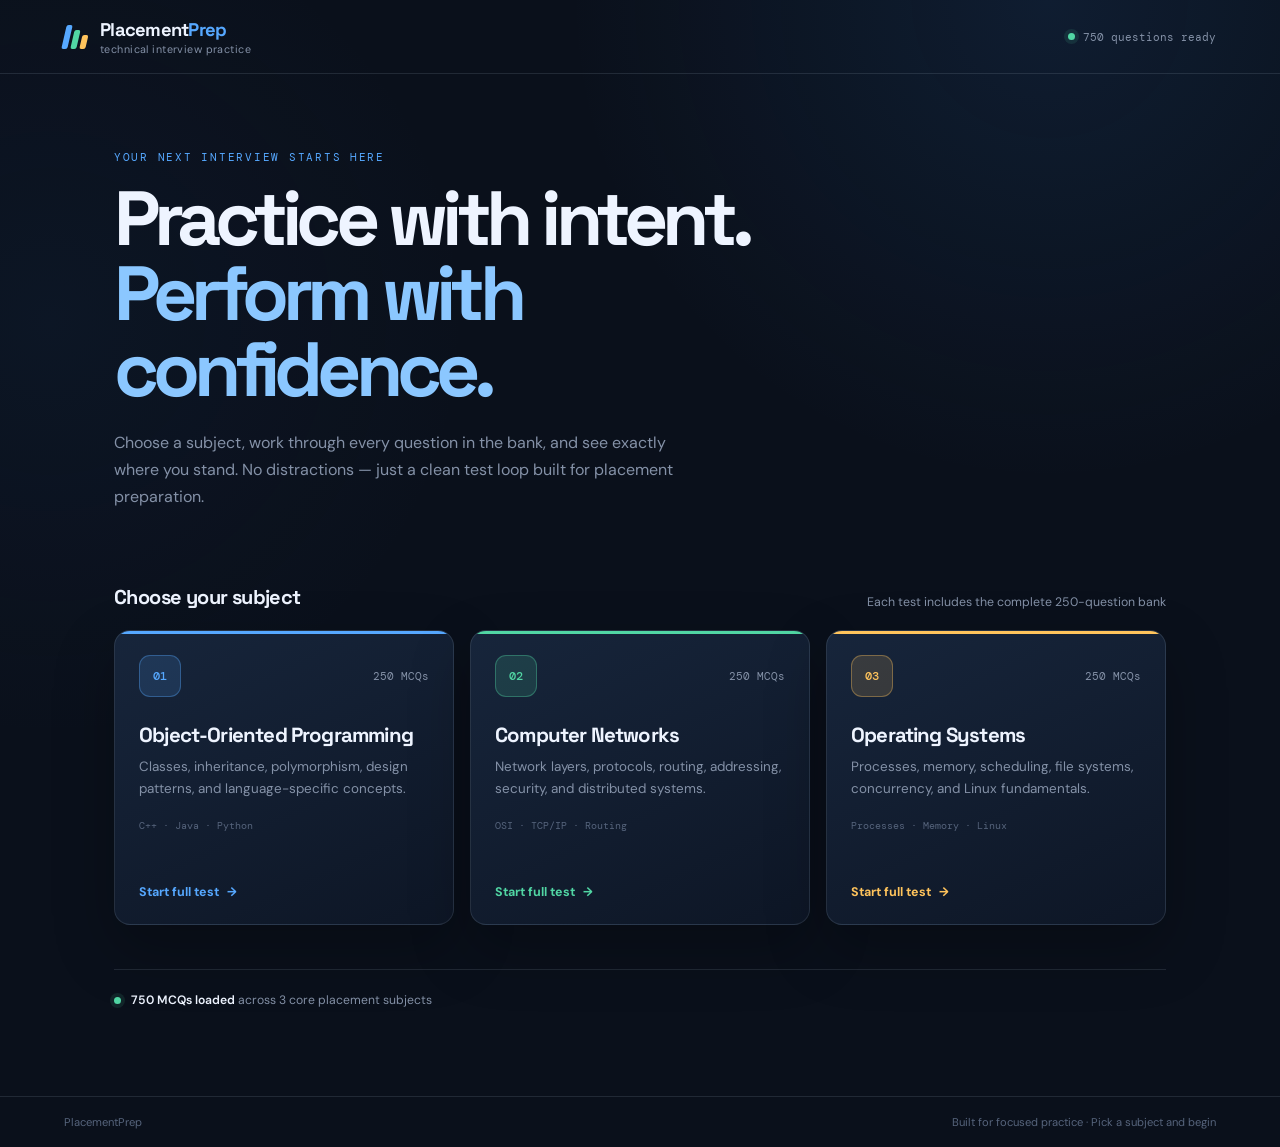
==== index.html @ 33e20e28 "Added root webstie" ====
<!doctype html>
<html lang="en">
  <head>
    <meta charset="UTF-8" />
    <meta name="viewport" content="width=device-width, initial-scale=1.0" />
    <meta name="theme-color" content="#0e1726" />
    <meta
      name="description"
      content="PlacementPrep is a focused MCQ practice portal for Operating Systems, Computer Networks, and OOPs."
    />
    <title>PlacementPrep — Technical MCQ Practice</title>
    <link rel="stylesheet" href="styles.css" />
  </head>
  <body>
    <div class="app-shell">
      <header class="topbar">
        <a class="brand" href="#home" aria-label="PlacementPrep home">
          <span class="brand-mark" aria-hidden="true"><span></span><span></span><span></span></span>
          <span>
            <strong>Placement<span>Prep</span></strong>
            <small>technical interview practice</small>
          </span>
        </a>
        <div class="topbar-meta">
          <span class="status-dot"></span>
          <span>750 questions ready</span>
        </div>
      </header>

      <main id="app" class="page-content" aria-live="polite"></main>

      <footer class="footer">
        <span>PlacementPrep</span>
        <span>Built for focused practice · Pick a subject and begin</span>
      </footer>
    </div>
    <script type="module" src="app.js"></script>
  </body>
</html>
---- styles.css ----
@import url('https://fonts.googleapis.com/css2?family=DM+Mono:wght@400;500&family=DM+Sans:wght@400;500;600;700&family=Space+Grotesk:wght@500;600;700&display=swap');

:root {
  --ink: #eef4ff;
  --muted: #8491a7;
  --subtle: #56647c;
  --bg: #0a101b;
  --surface: #111a2a;
  --surface-2: #172338;
  --surface-3: #1c2b42;
  --line: rgba(148, 163, 184, 0.17);
  --blue: #56a8ff;
  --blue-bright: #8bc7ff;
  --green: #51d6a4;
  --amber: #ffc45c;
  --red: #ff7f83;
  --shadow: 0 24px 60px rgba(0, 0, 0, 0.26);
  --radius: 16px;
}

* { box-sizing: border-box; }

html { background: var(--bg); }

body {
  margin: 0;
  min-width: 320px;
  background:
    radial-gradient(circle at 82% 0%, rgba(47, 116, 193, 0.13), transparent 30rem),
    radial-gradient(circle at 4% 28%, rgba(36, 78, 134, 0.09), transparent 26rem),
    var(--bg);
  color: var(--ink);
  font-family: 'DM Sans', system-ui, sans-serif;
}

button, a { -webkit-tap-highlight-color: transparent; }
button { font: inherit; }

.app-shell { min-height: 100vh; display: flex; flex-direction: column; }

.topbar {
  align-items: center;
  border-bottom: 1px solid var(--line);
  display: flex;
  justify-content: space-between;
  min-height: 74px;
  padding: 0 5vw;
}

.brand { align-items: center; color: var(--ink); display: inline-flex; gap: 12px; text-decoration: none; }
.brand strong { display: block; font-family: 'Space Grotesk', sans-serif; font-size: 1.15rem; letter-spacing: -0.04em; }
.brand strong span { color: var(--blue); }
.brand small { color: var(--muted); display: block; font-size: 0.67rem; letter-spacing: 0.04em; margin-top: 1px; }
.brand-mark { display: flex; gap: 3px; height: 24px; transform: skew(-13deg); width: 24px; }
.brand-mark span { background: var(--blue); border-radius: 2px; flex: 1; }
.brand-mark span:nth-child(2) { background: var(--green); margin-top: 5px; }
.brand-mark span:nth-child(3) { background: var(--amber); margin-top: 10px; }
.topbar-meta { align-items: center; color: var(--muted); display: flex; font-family: 'DM Mono', monospace; font-size: .67rem; gap: 8px; }
.status-dot { background: var(--green); border-radius: 50%; box-shadow: 0 0 0 4px rgba(81, 214, 164, .11); height: 7px; width: 7px; }

.page-content { flex: 1; margin: 0 auto; max-width: 1180px; padding: 76px 5vw 88px; width: 100%; }
.footer { border-top: 1px solid var(--line); color: var(--subtle); display: flex; font-size: .7rem; justify-content: space-between; padding: 18px 5vw; }

.eyebrow { color: var(--blue); font-family: 'DM Mono', monospace; font-size: .68rem; letter-spacing: .16em; text-transform: uppercase; }
.hero { max-width: 730px; }
.hero h1 { font-family: 'Space Grotesk', sans-serif; font-size: clamp(2.5rem, 6vw, 5.15rem); letter-spacing: -.075em; line-height: .98; margin: 17px 0 22px; }
.hero h1 em { color: var(--blue-bright); font-style: normal; }
.hero p { color: var(--muted); font-size: 1rem; line-height: 1.7; margin: 0; max-width: 570px; }
.section-heading { align-items: end; display: flex; justify-content: space-between; margin: 74px 0 20px; }
.section-heading h2 { font-family: 'Space Grotesk', sans-serif; font-size: 1.25rem; letter-spacing: -.03em; margin: 0; }
.section-heading p { color: var(--muted); font-size: .77rem; margin: 0; }

.subject-grid { display: grid; gap: 16px; grid-template-columns: repeat(3, 1fr); }
.subject-card {
  background: linear-gradient(155deg, rgba(24, 39, 61, .95), rgba(14, 23, 38, .96));
  border: 1px solid var(--line); border-radius: var(--radius); box-shadow: var(--shadow); display: flex; flex-direction: column;
  min-height: 295px; overflow: hidden; padding: 24px; position: relative; transition: border-color .2s, transform .2s, background .2s;
}
.subject-card::before { background: var(--accent); content: ''; height: 3px; left: 0; position: absolute; right: 0; top: 0; }
.subject-card:hover { border-color: color-mix(in srgb, var(--accent) 55%, transparent); transform: translateY(-4px); }
.subject-card-top { align-items: center; display: flex; justify-content: space-between; }
.subject-icon { align-items: center; background: color-mix(in srgb, var(--accent) 15%, transparent); border: 1px solid color-mix(in srgb, var(--accent) 35%, transparent); border-radius: 11px; color: var(--accent); display: flex; font-family: 'DM Mono', monospace; font-size: .78rem; font-weight: 500; height: 42px; justify-content: center; width: 42px; }
.subject-count { color: var(--muted); font-family: 'DM Mono', monospace; font-size: .66rem; }
.subject-card h3 { font-family: 'Space Grotesk', sans-serif; font-size: 1.28rem; letter-spacing: -.04em; margin: 25px 0 8px; }
.subject-card p { color: var(--muted); font-size: .84rem; line-height: 1.6; margin: 0; }
.subject-topics { color: var(--subtle); font-family: 'DM Mono', monospace; font-size: .63rem; line-height: 1.7; margin-top: 18px; }
.subject-card .start-link { align-items: center; color: var(--accent); display: inline-flex; font-size: .78rem; font-weight: 700; gap: 8px; margin-top: auto; padding-top: 22px; text-decoration: none; }
.start-link span { transition: transform .2s; }
.subject-card:hover .start-link span { transform: translateX(4px); }

.home-note { align-items: center; border-top: 1px solid var(--line); color: var(--muted); display: flex; font-size: .76rem; gap: 10px; margin-top: 44px; padding-top: 22px; }
.home-note strong { color: var(--ink); font-weight: 600; }

.quiz-page { padding-top: 34px; }
.quiz-head { align-items: start; display: flex; justify-content: space-between; margin-bottom: 27px; }
.back-link { color: var(--muted); font-size: .75rem; text-decoration: none; }
.back-link:hover { color: var(--ink); }
.quiz-title { align-items: center; display: flex; gap: 12px; margin-top: 19px; }
.quiz-title h1 { font-family: 'Space Grotesk', sans-serif; font-size: clamp(1.5rem, 3vw, 2.25rem); letter-spacing: -.055em; margin: 0; }
.quiz-title .pill { color: var(--accent); }
.pill { background: rgba(255,255,255,.06); border: 1px solid var(--line); border-radius: 999px; font-family: 'DM Mono', monospace; font-size: .62rem; padding: 5px 9px; }
.quiz-stats { color: var(--muted); font-family: 'DM Mono', monospace; font-size: .68rem; text-align: right; }
.quiz-stats strong { color: var(--ink); display: block; font-size: 1.8rem; letter-spacing: -.07em; margin-bottom: 2px; }
.progress-track { background: var(--surface-2); border-radius: 999px; height: 5px; overflow: hidden; }
.progress-fill { background: linear-gradient(90deg, var(--accent), var(--blue-bright)); border-radius: inherit; height: 100%; transition: width .25s ease; }
.quiz-layout { display: grid; gap: 18px; grid-template-columns: minmax(0, 1fr) 270px; margin-top: 18px; }
.question-card, .navigator { background: rgba(17, 26, 42, .83); border: 1px solid var(--line); border-radius: var(--radius); box-shadow: var(--shadow); }
.question-card { padding: clamp(22px, 4vw, 42px); }
.question-kicker { align-items: center; color: var(--muted); display: flex; font-family: 'DM Mono', monospace; font-size: .68rem; gap: 10px; margin-bottom: 22px; }
.question-kicker .difficulty { border-radius: 5px; font-size: .61rem; padding: 4px 7px; }
.difficulty.easy { background: rgba(81,214,164,.12); color: var(--green); }
.difficulty.medium { background: rgba(255,196,92,.12); color: var(--amber); }
.difficulty.hard { background: rgba(255,127,131,.12); color: var(--red); }
.question-text { font-family: 'Space Grotesk', sans-serif; font-size: clamp(1.25rem, 2.2vw, 1.75rem); letter-spacing: -.045em; line-height: 1.25; margin: 0 0 30px; max-width: 780px; }
.options { display: grid; gap: 11px; }
.option { align-items: center; background: rgba(255,255,255,.025); border: 1px solid var(--line); border-radius: 11px; color: var(--ink); cursor: pointer; display: flex; gap: 14px; padding: 15px 17px; text-align: left; transition: border-color .18s, background .18s, transform .18s; width: 100%; }
.option:hover { background: rgba(86,168,255,.06); border-color: rgba(86,168,255,.5); transform: translateX(2px); }
.option.selected { background: rgba(86,168,255,.1); border-color: var(--blue); }
.option-letter { align-items: center; border: 1px solid var(--subtle); border-radius: 7px; color: var(--muted); display: flex; flex: 0 0 28px; font-family: 'DM Mono', monospace; font-size: .72rem; height: 28px; justify-content: center; }
.option.selected .option-letter { background: var(--blue); border-color: var(--blue); color: #081421; font-weight: 700; }
.option-copy { font-size: .88rem; line-height: 1.45; }
.question-footer { align-items: center; border-top: 1px solid var(--line); display: flex; justify-content: space-between; margin-top: 35px; padding-top: 21px; }
.text-button { background: none; border: 0; color: var(--muted); cursor: pointer; font-size: .76rem; padding: 7px 0; }
.text-button:hover { color: var(--ink); }
.text-button.marked { color: var(--amber); }
.button-row { display: flex; gap: 9px; }
.button { border: 1px solid var(--line); border-radius: 8px; cursor: pointer; font-size: .75rem; font-weight: 700; padding: 11px 16px; transition: background .18s, border-color .18s, transform .18s; }
.button:hover { transform: translateY(-1px); }
.button.secondary { background: transparent; color: var(--ink); }
.button.secondary:hover { background: var(--surface-3); }
.button.primary { background: var(--blue); border-color: var(--blue); color: #071524; }
.button.primary:hover { background: var(--blue-bright); border-color: var(--blue-bright); }
.button.finish { background: rgba(81,214,164,.1); border-color: rgba(81,214,164,.35); color: var(--green); }

.navigator { align-self: start; padding: 21px; position: sticky; top: 20px; }
.navigator-head { align-items: start; display: flex; justify-content: space-between; margin-bottom: 17px; }
.navigator h2 { font-size: .83rem; margin: 0; }
.navigator small { color: var(--muted); font-size: .67rem; }
.nav-legend { color: var(--muted); display: flex; font-size: .6rem; gap: 12px; margin-bottom: 14px; }
.nav-legend span::before { border: 1px solid var(--subtle); border-radius: 3px; content: ''; display: inline-block; height: 8px; margin-right: 4px; vertical-align: -1px; width: 8px; }
.nav-legend .answered::before { background: var(--blue); border-color: var(--blue); }
.nav-legend .marked::before { background: var(--amber); border-color: var(--amber); }
.question-grid { display: grid; gap: 6px; grid-template-columns: repeat(5, 1fr); max-height: 310px; overflow-y: auto; padding-right: 2px; }
.nav-number { background: transparent; border: 1px solid var(--line); border-radius: 5px; color: var(--muted); cursor: pointer; font-family: 'DM Mono', monospace; font-size: .61rem; height: 30px; }
.nav-number:hover { border-color: var(--blue); color: var(--ink); }
.nav-number.current { border-color: var(--blue-bright); box-shadow: inset 0 0 0 1px var(--blue-bright); color: var(--ink); }
.nav-number.answered { background: var(--blue); border-color: var(--blue); color: #071524; }
.nav-number.marked { background: var(--amber); border-color: var(--amber); color: #171006; }
.nav-summary { border-top: 1px solid var(--line); color: var(--muted); font-family: 'DM Mono', monospace; font-size: .64rem; line-height: 1.8; margin-top: 17px; padding-top: 14px; }
.nav-summary strong { color: var(--ink); }

.results-page { max-width: 920px; padding-top: 60px; }
.result-hero { text-align: center; }
.result-hero h1 { font-family: 'Space Grotesk', sans-serif; font-size: clamp(2.3rem, 6vw, 4.6rem); letter-spacing: -.07em; line-height: 1; margin: 16px auto 10px; }
.result-hero p { color: var(--muted); margin: 0; }
.score-circle { align-items: center; border: 1px solid rgba(86,168,255,.4); border-radius: 50%; display: flex; flex-direction: column; height: 138px; justify-content: center; margin: 35px auto 0; position: relative; width: 138px; }
.score-circle::before { border: 4px solid var(--blue); border-bottom-color: transparent; border-radius: 50%; content: ''; inset: 8px; position: absolute; transform: rotate(-40deg); }
.score-circle strong { font-family: 'Space Grotesk', sans-serif; font-size: 2.4rem; letter-spacing: -.08em; }
.score-circle span { color: var(--muted); font-family: 'DM Mono', monospace; font-size: .65rem; }
.result-stats { display: grid; gap: 12px; grid-template-columns: repeat(3, 1fr); margin: 42px 0 28px; }
.result-stat { background: var(--surface); border: 1px solid var(--line); border-radius: 11px; padding: 19px; text-align: center; }
.result-stat strong { display: block; font-family: 'Space Grotesk', sans-serif; font-size: 1.55rem; }
.result-stat span { color: var(--muted); font-size: .7rem; }
.result-actions { display: flex; justify-content: center; gap: 10px; }
.review-panel { background: var(--surface); border: 1px solid var(--line); border-radius: var(--radius); margin-top: 43px; padding: 25px; }
.review-panel h2 { font-size: .95rem; margin: 0 0 17px; }
.review-list { display: grid; gap: 8px; max-height: 320px; overflow: auto; }
.review-item { align-items: center; background: rgba(255,255,255,.025); border: 1px solid var(--line); border-radius: 8px; display: flex; gap: 12px; padding: 11px 13px; }
.review-item-num { color: var(--muted); font-family: 'DM Mono', monospace; font-size: .65rem; }
.review-item-copy { flex: 1; font-size: .77rem; line-height: 1.4; }
.review-item-status { font-size: .67rem; }
.review-item-status.correct { color: var(--green); }
.review-item-status.incorrect { color: var(--red); }
.review-item-status.unanswered { color: var(--amber); }

.loading, .error-state { align-items: center; display: flex; flex-direction: column; justify-content: center; min-height: 45vh; text-align: center; }
.loading .spinner { border: 2px solid var(--surface-3); border-radius: 50%; border-top-color: var(--blue); height: 34px; margin-bottom: 17px; width: 34px; animation: spin .8s linear infinite; }
.loading p, .error-state p { color: var(--muted); font-size: .85rem; }
.error-state code { color: var(--blue-bright); }
@keyframes spin { to { transform: rotate(360deg); } }

@media (max-width: 860px) {
  .subject-grid { grid-template-columns: 1fr; }
  .subject-card { min-height: 240px; }
  .quiz-layout { grid-template-columns: 1fr; }
  .navigator { order: -1; position: static; }
  .question-grid { grid-template-columns: repeat(10, 1fr); max-height: 132px; }
}
@media (max-width: 560px) {
  .topbar { padding: 0 20px; }
  .topbar-meta { display: none; }
  .page-content { padding: 48px 20px 60px; }
  .footer { align-items: start; flex-direction: column; gap: 6px; padding: 17px 20px; }
  .section-heading { align-items: start; flex-direction: column; gap: 6px; margin-top: 51px; }
  .quiz-head { margin-bottom: 20px; }
  .quiz-stats { display: none; }
  .question-card { padding: 22px 17px; }
  .question-footer { align-items: start; flex-direction: column; gap: 17px; }
  .button-row { width: 100%; }
  .button-row .button { flex: 1; }
  .result-stats { grid-template-columns: 1fr; margin-top: 30px; }
  .result-actions { flex-direction: column; }
  .result-actions .button { width: 100%; }
}
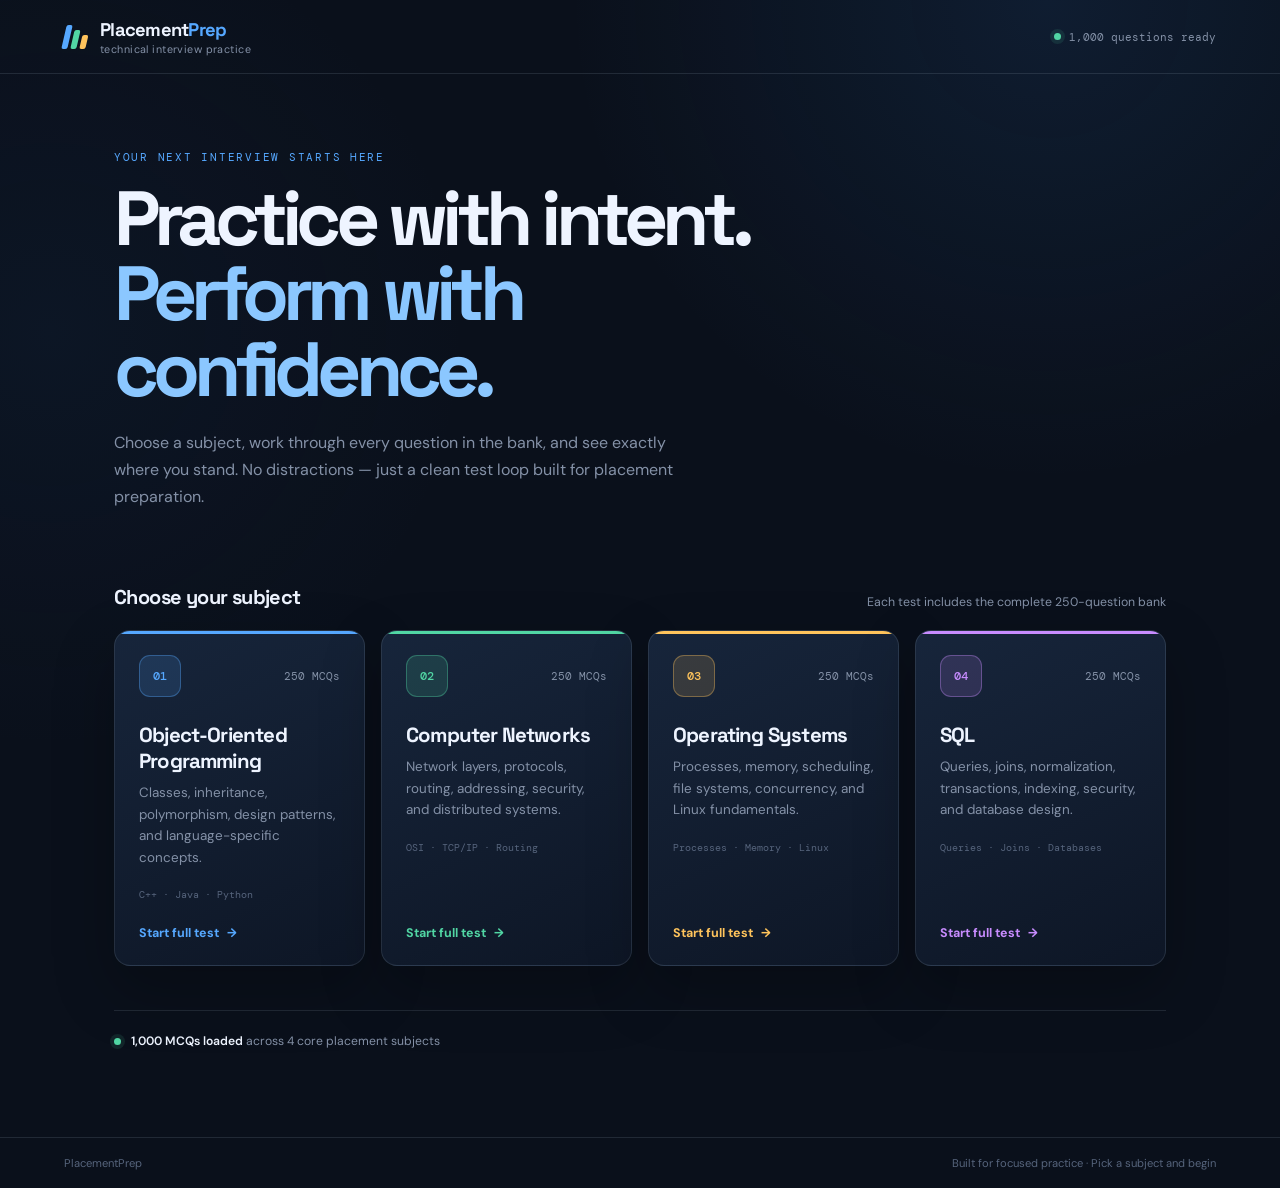
==== commit 6da736c5: "Added SQL module" ====
--- a/index.html
+++ b/index.html
@@ -23,7 +23,7 @@
         </a>
         <div class="topbar-meta">
           <span class="status-dot"></span>
-          <span>750 questions ready</span>
+          <span>1,000 questions ready</span>
         </div>
       </header>
 
--- a/styles.css
+++ b/styles.css
@@ -70,7 +70,7 @@
 .section-heading h2 { font-family: 'Space Grotesk', sans-serif; font-size: 1.25rem; letter-spacing: -.03em; margin: 0; }
 .section-heading p { color: var(--muted); font-size: .77rem; margin: 0; }
 
-.subject-grid { display: grid; gap: 16px; grid-template-columns: repeat(3, 1fr); }
+.subject-grid { display: grid; gap: 16px; grid-template-columns: repeat(4, minmax(0, 1fr)); }
 .subject-card {
   background: linear-gradient(155deg, rgba(24, 39, 61, .95), rgba(14, 23, 38, .96));
   border: 1px solid var(--line); border-radius: var(--radius); box-shadow: var(--shadow); display: flex; flex-direction: column;
@@ -180,7 +180,7 @@
 @keyframes spin { to { transform: rotate(360deg); } }
 
 @media (max-width: 860px) {
-  .subject-grid { grid-template-columns: 1fr; }
+  .subject-grid { grid-template-columns: repeat(2, minmax(0, 1fr)); }
   .subject-card { min-height: 240px; }
   .quiz-layout { grid-template-columns: 1fr; }
   .navigator { order: -1; position: static; }
@@ -190,6 +190,7 @@
   .topbar { padding: 0 20px; }
   .topbar-meta { display: none; }
   .page-content { padding: 48px 20px 60px; }
+  .subject-grid { grid-template-columns: 1fr; }
   .footer { align-items: start; flex-direction: column; gap: 6px; padding: 17px 20px; }
   .section-heading { align-items: start; flex-direction: column; gap: 6px; margin-top: 51px; }
   .quiz-head { margin-bottom: 20px; }
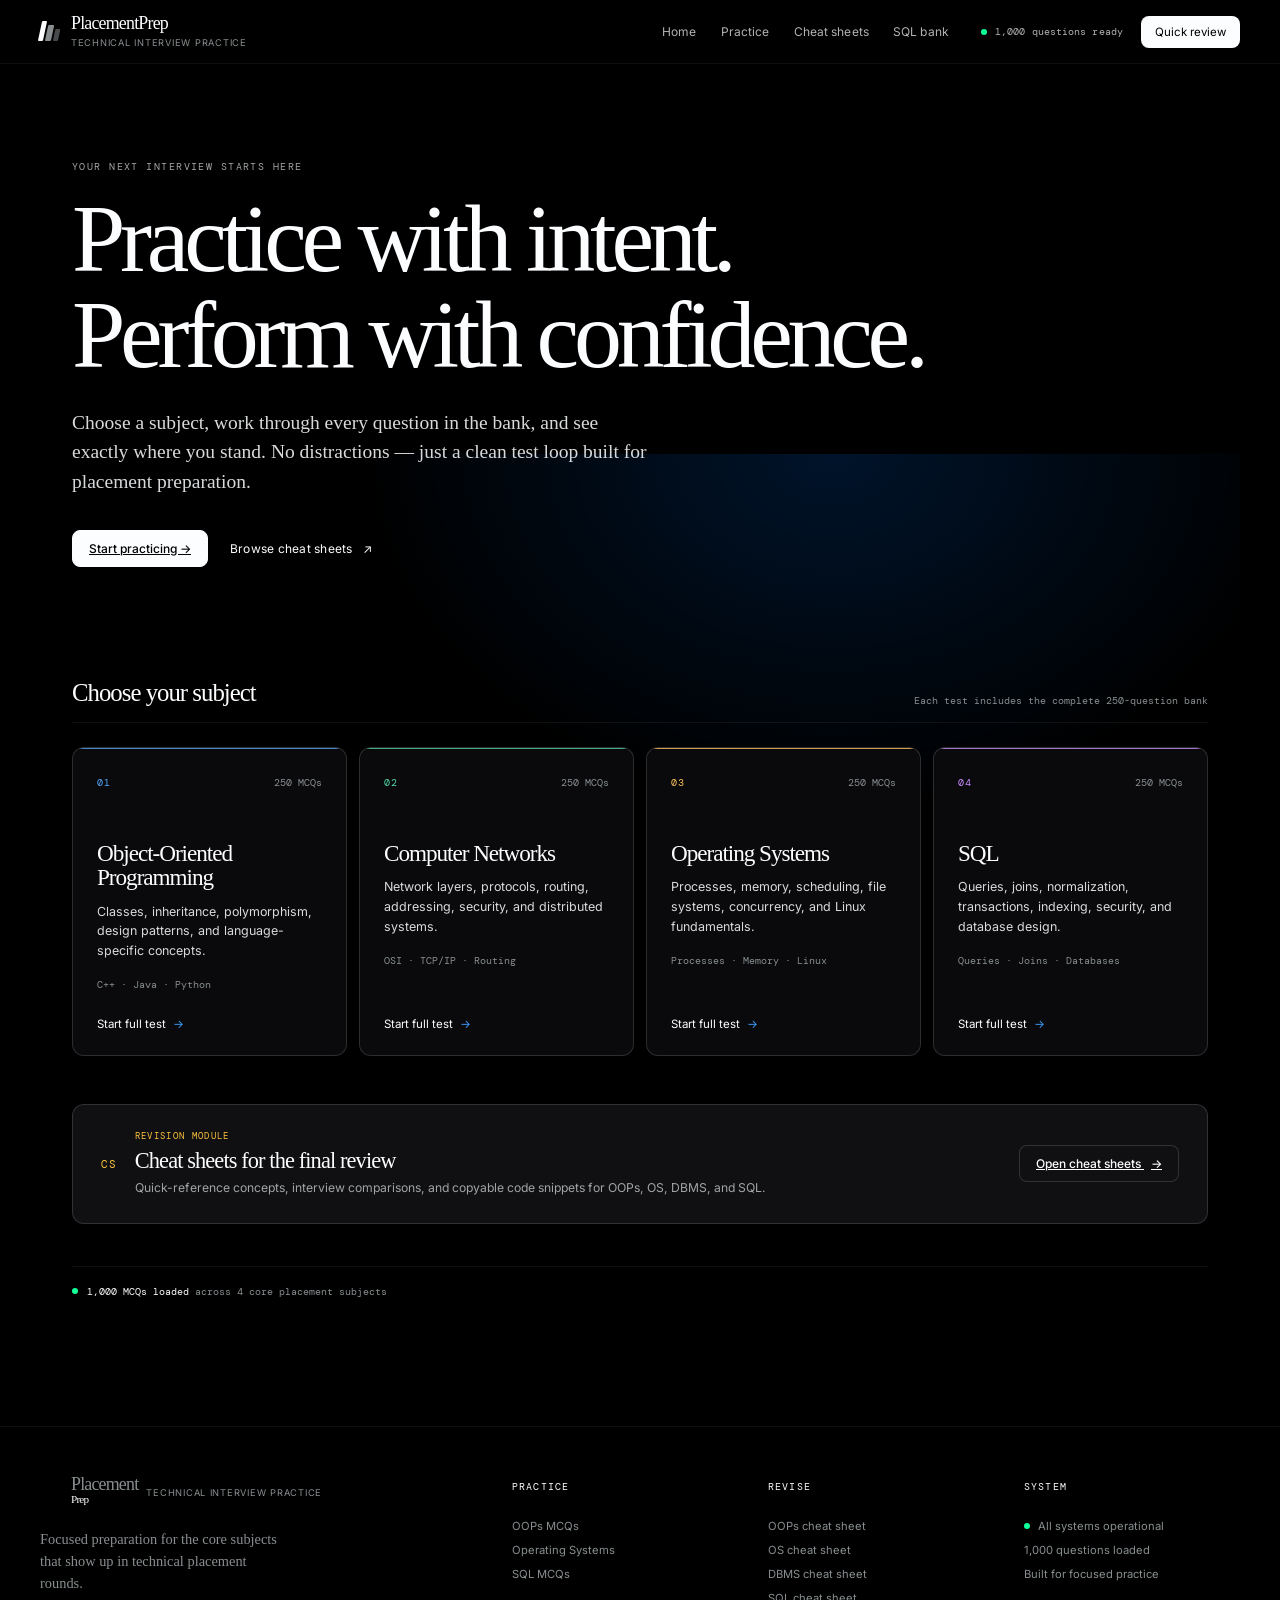
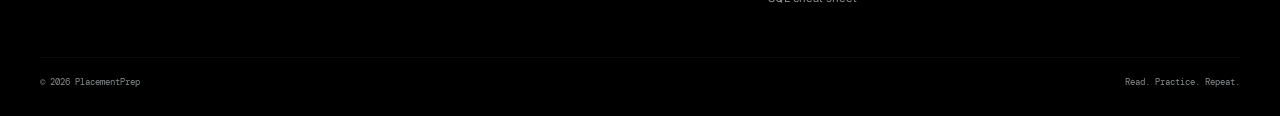
==== commit 8cca59ac: "inhance UI" ====
--- a/index.html
+++ b/index.html
@@ -3,10 +3,10 @@
   <head>
     <meta charset="UTF-8" />
     <meta name="viewport" content="width=device-width, initial-scale=1.0" />
-    <meta name="theme-color" content="#0e1726" />
+    <meta name="theme-color" content="#000000" />
     <meta
       name="description"
-      content="PlacementPrep is a focused MCQ practice portal for Operating Systems, Computer Networks, and OOPs."
+      content="PlacementPrep is a focused MCQ practice portal for OOPs, Operating Systems, DBMS, SQL, and Computer Networks."
     />
     <title>PlacementPrep — Technical MCQ Practice</title>
     <link rel="stylesheet" href="styles.css" />
@@ -21,17 +21,32 @@
             <small>technical interview practice</small>
           </span>
         </a>
-        <div class="topbar-meta">
-          <span class="status-dot"></span>
-          <span>1,000 questions ready</span>
+        <nav class="site-nav" aria-label="Primary navigation">
+          <a href="#home">Home</a>
+          <a href="#test/oops">Practice</a>
+          <a href="#cheatsheets/oops">Cheat sheets</a>
+          <a href="#test/sql">SQL bank</a>
+        </nav>
+        <div class="topbar-actions">
+          <div class="topbar-meta">
+            <span class="status-dot"></span>
+            <span>1,000 questions ready</span>
+          </div>
+          <a class="nav-cta" href="#cheatsheets/oops">Quick review</a>
+          <button class="menu-button" id="menu-button" aria-label="Toggle navigation" aria-expanded="false"><span></span><span></span></button>
         </div>
       </header>
 
       <main id="app" class="page-content" aria-live="polite"></main>
 
       <footer class="footer">
-        <span>PlacementPrep</span>
-        <span>Built for focused practice · Pick a subject and begin</span>
+        <div class="footer-grid">
+          <div class="footer-brand"><a class="brand" href="#home"><span class="brand-mark" aria-hidden="true"><span></span><span></span><span></span></span><span><strong>Placement<span>Prep</span></strong><small>technical interview practice</small></span></a><p>Focused preparation for the core subjects that show up in technical placement rounds.</p></div>
+          <div><h2>Practice</h2><a href="#test/oops">OOPs MCQs</a><a href="#test/os">Operating Systems</a><a href="#test/sql">SQL MCQs</a></div>
+          <div><h2>Revise</h2><a href="#cheatsheets/oops">OOPs cheat sheet</a><a href="#cheatsheets/os">OS cheat sheet</a><a href="#cheatsheets/dbms">DBMS cheat sheet</a><a href="#cheatsheets/sql">SQL cheat sheet</a></div>
+          <div><h2>System</h2><span><i class="status-dot"></i> All systems operational</span><span>1,000 questions loaded</span><span>Built for focused practice</span></div>
+        </div>
+        <div class="footer-bottom"><span>© 2026 PlacementPrep</span><span>Read. Practice. Repeat.</span></div>
       </footer>
     </div>
     <script type="module" src="app.js"></script>
--- a/styles.css
+++ b/styles.css
@@ -1,205 +1,193 @@
-@import url('https://fonts.googleapis.com/css2?family=DM+Mono:wght@400;500&family=DM+Sans:wght@400;500;600;700&family=Space+Grotesk:wght@500;600;700&display=swap');
+@import url('https://fonts.googleapis.com/css2?family=DM+Mono:wght@400;500&family=Inter:wght@400;500;600&display=swap');
 
 :root {
-  --ink: #eef4ff;
-  --muted: #8491a7;
-  --subtle: #56647c;
-  --bg: #0a101b;
-  --surface: #111a2a;
-  --surface-2: #172338;
-  --surface-3: #1c2b42;
-  --line: rgba(148, 163, 184, 0.17);
-  --blue: #56a8ff;
-  --blue-bright: #8bc7ff;
-  --green: #51d6a4;
-  --amber: #ffc45c;
-  --red: #ff7f83;
-  --shadow: 0 24px 60px rgba(0, 0, 0, 0.26);
-  --radius: 16px;
+  --canvas: #000; --card: #0a0a0c; --elevated: #101012; --deep: #06060a;
+  --ink: #fcfdff; --body: rgba(252,253,255,.86); --charcoal: rgba(252,253,255,.7);
+  --mute: #a1a4a5; --ash: #888e90; --stone: #464a4d;
+  --line: rgba(255,255,255,.06); --line-strong: rgba(255,255,255,.14); --divider: rgba(255,255,255,.04);
+  --blue: #3b9eff; --green: #11ff99; --yellow: #ffc53d; --red: #ff2047; --purple: #c99aff;
+  --serif: Georgia, 'Times New Roman', serif; --sans: Inter, ui-sans-serif, system-ui, -apple-system, sans-serif; --mono: 'DM Mono', 'SFMono-Regular', Consolas, monospace;
+  --radius: 12px;
 }
 
 * { box-sizing: border-box; }
-
-html { background: var(--bg); }
-
-body {
-  margin: 0;
-  min-width: 320px;
-  background:
-    radial-gradient(circle at 82% 0%, rgba(47, 116, 193, 0.13), transparent 30rem),
-    radial-gradient(circle at 4% 28%, rgba(36, 78, 134, 0.09), transparent 26rem),
-    var(--bg);
-  color: var(--ink);
-  font-family: 'DM Sans', system-ui, sans-serif;
-}
-
+html { background: var(--canvas); scroll-behavior: smooth; }
+body { background: var(--canvas); color: var(--ink); font-family: var(--sans); margin: 0; min-width: 320px; -webkit-font-smoothing: antialiased; }
 button, a { -webkit-tap-highlight-color: transparent; }
 button { font: inherit; }
-
+a { color: inherit; }
 .app-shell { min-height: 100vh; display: flex; flex-direction: column; }
 
-.topbar {
-  align-items: center;
-  border-bottom: 1px solid var(--line);
-  display: flex;
-  justify-content: space-between;
-  min-height: 74px;
-  padding: 0 5vw;
+/* Navigation */
+.topbar { align-items: center; border-bottom: 1px solid var(--line); display: flex; gap: 32px; height: 64px; justify-content: space-between; padding: 0 max(32px, calc((100vw - 1200px) / 2)); }
+.brand { align-items: center; color: var(--ink); display: inline-flex; gap: 11px; text-decoration: none; }
+.brand strong { display: block; font-family: var(--serif); font-size: 1.12rem; font-weight: 400; letter-spacing: -.045em; line-height: 1; }
+.brand strong span { color: var(--ink); }
+.brand small { color: var(--ash); display: block; font-size: .58rem; letter-spacing: .08em; margin-top: 4px; text-transform: uppercase; }
+.brand-mark { display: flex; gap: 2px; height: 20px; transform: skew(-12deg); width: 20px; }
+.brand-mark span { background: var(--ink); border-radius: 1px; flex: 1; }
+.brand-mark span:nth-child(2) { background: var(--ash); margin-top: 4px; }
+.brand-mark span:nth-child(3) { background: var(--stone); margin-top: 8px; }
+.site-nav { align-items: center; display: flex; gap: 24px; margin-left: auto; }
+.site-nav a, .topbar-meta, .inline-link { color: var(--charcoal); font-size: .75rem; letter-spacing: .01em; text-decoration: none; transition: color .18s ease; }
+.site-nav a:hover, .inline-link:hover, .back-link:hover { color: var(--ink); }
+.topbar-actions { align-items: center; display: flex; gap: 18px; }
+.topbar-meta { align-items: center; display: flex; font-family: var(--mono); font-size: .61rem; gap: 8px; white-space: nowrap; }
+.status-dot { background: var(--green); border-radius: 50%; display: inline-block; height: 6px; width: 6px; }
+.nav-cta { background: var(--ink); border-radius: 8px; color: #000; font-size: .72rem; padding: 9px 14px; text-decoration: none; transition: background .18s ease; }
+.nav-cta:hover, .button.primary:hover { background: #f1f7fe; }
+.menu-button { background: none; border: 0; display: none; padding: 8px 0 8px 8px; }
+.menu-button span { background: var(--ink); display: block; height: 1px; margin: 5px 0; width: 18px; }
+
+/* Shared type and layout */
+.page-content { flex: 1; margin: 0 auto; max-width: 1200px; padding: 96px 32px 128px; width: 100%; }
+.eyebrow { color: var(--mute); font-family: var(--mono); font-size: .64rem; letter-spacing: .14em; text-transform: uppercase; }
+.hero h1, .result-hero h1 { font-family: var(--serif); font-feature-settings: 'ss01', 'ss04', 'ss11'; font-weight: 400; letter-spacing: -.055em; line-height: 1; }
+.hero h1 { font-size: clamp(4.2rem, 8vw, 6rem); margin: 18px 0 25px; max-width: 920px; }
+.hero h1 em { color: var(--ink); font-style: normal; }
+.hero p { color: var(--body); font-family: var(--serif); font-size: 1.22rem; line-height: 1.5; margin: 0; max-width: 575px; }
+.hero-actions { align-items: center; display: flex; gap: 22px; margin-top: 34px; }
+.button { border: 1px solid var(--line-strong); border-radius: 8px; cursor: pointer; font-size: .75rem; font-weight: 500; padding: 10px 16px; transition: background .18s ease, border-color .18s ease, color .18s ease, transform .18s ease; }
+.button:hover { transform: translateY(-1px); }
+.button.primary { background: var(--ink); border-color: var(--ink); color: #000; }
+.button.secondary { background: var(--elevated); color: var(--ink); }
+.button.secondary:hover { border-color: var(--ink); }
+.button.finish { background: rgba(17,255,153,.08); border-color: rgba(17,255,153,.35); color: var(--green); }
+.inline-link { color: var(--ink); font-size: .75rem; letter-spacing: .02em; }
+.inline-link span, .start-link span, .cheat-callout .button span { margin-left: 7px; }
+.section-heading { align-items: end; border-bottom: 1px solid var(--line); display: flex; justify-content: space-between; margin: 112px 0 24px; padding-bottom: 15px; }
+.section-heading h2 { font-family: var(--serif); font-size: 1.55rem; font-weight: 400; letter-spacing: -.04em; margin: 0; }
+.section-heading p { color: var(--ash); font-family: var(--mono); font-size: .62rem; margin: 0; }
+
+/* Home */
+.home-page { position: relative; }
+.home-page::before { background: radial-gradient(ellipse at 66% 0%, rgba(0,117,255,.17), transparent 42%); content: ''; height: 600px; left: 0; pointer-events: none; position: absolute; right: 0; top: 390px; }
+.hero, .subject-section, .cheat-callout, .home-note { position: relative; }
+.subject-grid { display: grid; gap: 12px; grid-template-columns: repeat(4, minmax(0, 1fr)); }
+.subject-card { background: var(--card); border: 1px solid var(--line-strong); border-radius: var(--radius); display: flex; flex-direction: column; min-height: 305px; overflow: hidden; padding: 28px 24px 24px; position: relative; transition: border-color .2s ease, background .2s ease, transform .2s ease; }
+.subject-card::before { background: var(--accent); content: ''; height: 1px; left: 0; opacity: .8; position: absolute; right: 0; top: 0; }
+.subject-card:hover { background: #0d0d10; border-color: rgba(255,255,255,.28); transform: translateY(-3px); }
+.subject-card-top { align-items: center; display: flex; justify-content: space-between; }
+.subject-icon { color: var(--accent); font-family: var(--mono); font-size: .63rem; letter-spacing: .08em; }
+.subject-count, .subject-topics { color: var(--ash); font-family: var(--mono); font-size: .61rem; }
+.subject-card h3 { font-family: var(--serif); font-size: 1.45rem; font-weight: 400; letter-spacing: -.045em; line-height: 1.05; margin: 52px 0 12px; max-width: 180px; }
+.subject-card p { color: var(--body); font-size: .78rem; line-height: 1.6; margin: 0; }
+.subject-topics { line-height: 1.7; margin-top: 16px; }
+.subject-card .start-link { color: var(--ink); display: inline-flex; font-size: .72rem; margin-top: auto; padding-top: 23px; text-decoration: none; }
+.start-link span { color: var(--blue); transition: transform .2s ease; }
+.subject-card:hover .start-link span { transform: translateX(4px); }
+.cheat-callout { align-items: center; background: var(--elevated); border: 1px solid var(--line-strong); border-radius: var(--radius); display: flex; gap: 18px; margin-top: 48px; padding: 25px 28px; }
+.cheat-callout-mark { color: var(--yellow); font-family: var(--mono); font-size: .68rem; letter-spacing: .08em; }
+.cheat-callout-copy { flex: 1; }
+.cheat-callout-copy .eyebrow { color: var(--yellow); font-size: .59rem; }
+.cheat-callout-copy h2 { font-family: var(--serif); font-size: 1.4rem; font-weight: 400; letter-spacing: -.04em; margin: 6px 0 5px; }
+.cheat-callout-copy p { color: var(--mute); font-size: .76rem; line-height: 1.55; margin: 0; }
+.home-note { align-items: center; border-top: 1px solid var(--line); color: var(--ash); display: flex; font-family: var(--mono); font-size: .62rem; gap: 9px; margin-top: 42px; padding-top: 18px; }
+.home-note strong { color: var(--ink); font-weight: 400; }
+
+/* Cheat sheets */
+.cheatsheet-page { padding-top: 48px; }
+.cheat-head, .quiz-head { align-items: end; display: flex; justify-content: space-between; }
+.back-link { color: var(--mute); font-size: .7rem; text-decoration: none; }
+.cheat-title, .quiz-title { align-items: center; display: flex; gap: 12px; margin-top: 22px; }
+.cheat-title h1, .quiz-title h1 { font-family: var(--serif); font-size: clamp(2.6rem, 5vw, 4.3rem); font-weight: 400; letter-spacing: -.055em; line-height: 1; margin: 0; }
+.cheat-intro { color: var(--body); font-family: var(--serif); font-size: 1.05rem; line-height: 1.5; margin: 18px 0 0; max-width: 620px; }
+.cheat-meta, .quiz-stats { color: var(--mute); font-family: var(--mono); font-size: .61rem; text-align: right; }
+.cheat-meta strong, .quiz-stats strong { color: var(--ink); display: block; font-family: var(--serif); font-size: 3rem; font-weight: 400; letter-spacing: -.06em; line-height: 1; }
+.cheat-tabs { display: grid; gap: 8px; grid-template-columns: repeat(4, 1fr); margin-top: 48px; }
+.cheat-tab { background: var(--card); border: 1px solid var(--line); border-radius: 8px; display: flex; flex-direction: column; gap: 7px; padding: 14px 16px; text-decoration: none; transition: background .18s ease, border-color .18s ease; }
+.cheat-tab:hover, .cheat-tab.active { background: var(--elevated); border-color: var(--line-strong); }
+.cheat-tab span { color: var(--ink); font-size: .75rem; }
+.cheat-tab small { color: var(--ash); font-family: var(--mono); font-size: .59rem; }
+.cheat-tab.active span { color: var(--tab-accent); }
+.cheat-overview { align-items: center; background: var(--card); border: 1px solid var(--line-strong); border-radius: var(--radius); display: flex; gap: 16px; margin-top: 16px; padding: 22px 24px; }
+.cheat-overview-icon { color: var(--accent); font-family: var(--mono); font-size: .68rem; }
+.cheat-overview .eyebrow { color: var(--accent); font-size: .58rem; }
+.cheat-overview h2 { font-family: var(--serif); font-size: 1.25rem; font-weight: 400; letter-spacing: -.035em; line-height: 1.3; margin: 5px 0 0; }
+.cheat-sections { display: grid; gap: 12px; margin-top: 12px; }
+.cheat-section { background: var(--card); border: 1px solid var(--line); border-radius: var(--radius); padding: 28px; }
+.cheat-section-heading { align-items: center; border-bottom: 1px solid var(--line); display: flex; gap: 12px; margin-bottom: 20px; padding-bottom: 14px; }
+.section-number { color: var(--accent); font-family: var(--mono); font-size: .65rem; }
+.cheat-section-heading h2 { font-family: var(--serif); font-size: 1.28rem; font-weight: 400; letter-spacing: -.035em; margin: 0; }
+.cheat-items { display: grid; gap: 10px 14px; grid-template-columns: repeat(2, minmax(0, 1fr)); }
+.cheat-item { background: rgba(255,255,255,.018); border: 1px solid var(--line); border-radius: 8px; padding: 16px; }
+.cheat-item h3 { color: var(--ink); font-size: .78rem; font-weight: 500; margin: 0 0 7px; }
+.cheat-item p { color: var(--mute); font-size: .74rem; line-height: 1.6; margin: 0; }
+
+/* Code windows */
+.snippet-grid { display: grid; gap: 12px; grid-template-columns: repeat(auto-fit, minmax(280px, 1fr)); }
+.snippet-card { background: var(--deep); border: 1px solid var(--line-strong); border-radius: var(--radius); min-width: 0; overflow: hidden; }
+.code-window-chrome, .snippet-head { align-items: center; border-bottom: 1px solid var(--line); display: flex; justify-content: space-between; padding: 12px 15px; }
+.traffic-lights { display: flex; gap: 6px; }
+.traffic-lights span { border-radius: 50%; height: 6px; width: 6px; }
+.traffic-lights span:nth-child(1) { background: var(--red); } .traffic-lights span:nth-child(2) { background: var(--yellow); } .traffic-lights span:nth-child(3) { background: var(--green); }
+.copy-button { background: transparent; border: 1px solid var(--line-strong); border-radius: 6px; color: var(--mute); cursor: pointer; font-family: var(--mono); font-size: .58rem; padding: 5px 8px; }
+.copy-button:hover { border-color: var(--ink); color: var(--ink); }
+.snippet-head { border-bottom: 0; gap: 10px; justify-content: flex-start; padding-bottom: 0; }
+.snippet-head strong { color: var(--charcoal); font-size: .68rem; font-weight: 400; overflow: hidden; text-overflow: ellipsis; white-space: nowrap; }
+.snippet-language { background: rgba(59,158,255,.1); border-radius: 4px; color: var(--blue); font-family: var(--mono); font-size: .57rem; padding: 3px 6px; }
+.snippet-card pre { margin: 0; max-height: 330px; overflow: auto; padding: 15px; }
+.snippet-card code { color: var(--body); font-family: var(--mono); font-size: .67rem; line-height: 1.65; white-space: pre; }
+
+/* Quiz and results */
+.quiz-page { padding-top: 48px; }
+.quiz-title .pill { color: var(--accent); }
+.pill { background: var(--elevated); border: 1px solid var(--line-strong); border-radius: 999px; color: var(--body); font-family: var(--mono); font-size: .58rem; padding: 5px 9px; }
+.progress-track { background: var(--card); border-radius: 999px; height: 4px; margin-top: 42px; overflow: hidden; }
+.progress-fill { background: var(--accent); border-radius: inherit; height: 100%; transition: width .25s ease; }
+.quiz-layout { display: grid; gap: 12px; grid-template-columns: minmax(0, 1fr) 270px; margin-top: 12px; }
+.question-card, .navigator, .review-panel { background: var(--card); border: 1px solid var(--line-strong); border-radius: var(--radius); }
+.question-card { padding: clamp(24px, 5vw, 48px); }
+.question-kicker { align-items: center; color: var(--mute); display: flex; flex-wrap: wrap; font-family: var(--mono); font-size: .6rem; gap: 9px; margin-bottom: 24px; }
+.question-kicker .difficulty { border-radius: 4px; font-size: .58rem; padding: 4px 7px; }
+.difficulty.easy { background: rgba(17,255,153,.1); color: var(--green); } .difficulty.medium { background: rgba(255,197,61,.1); color: var(--yellow); } .difficulty.hard { background: rgba(255,32,71,.1); color: var(--red); }
+.question-text { font-family: var(--serif); font-size: clamp(1.7rem, 3vw, 2.55rem); font-weight: 400; letter-spacing: -.045em; line-height: 1.12; margin: 0 0 34px; max-width: 800px; }
+.options { display: grid; gap: 8px; }
+.option { align-items: center; background: transparent; border: 1px solid var(--line); border-radius: 8px; color: var(--ink); cursor: pointer; display: flex; gap: 14px; padding: 14px 15px; text-align: left; transition: background .18s ease, border-color .18s ease; width: 100%; }
+.option:hover { background: rgba(255,255,255,.04); border-color: var(--line-strong); } .option.selected { background: rgba(59,158,255,.08); border-color: var(--blue); }
+.option-letter { align-items: center; border: 1px solid var(--stone); border-radius: 6px; color: var(--mute); display: flex; flex: 0 0 26px; font-family: var(--mono); font-size: .66rem; height: 26px; justify-content: center; }
+.option.selected .option-letter { background: var(--blue); border-color: var(--blue); color: #000; }
+.option-copy { font-size: .8rem; line-height: 1.45; }
+.question-footer { align-items: center; border-top: 1px solid var(--line); display: flex; justify-content: space-between; margin-top: 36px; padding-top: 20px; }
+.text-button { background: none; border: 0; color: var(--mute); cursor: pointer; font-family: var(--mono); font-size: .62rem; padding: 7px 0; } .text-button:hover, .text-button.marked { color: var(--yellow); }
+.button-row { display: flex; gap: 8px; } .button:disabled { color: var(--stone); cursor: not-allowed; }
+.navigator { align-self: start; padding: 21px; position: sticky; top: 18px; }
+.navigator-head { align-items: start; display: flex; justify-content: space-between; margin-bottom: 17px; }
+.navigator h2 { font-family: var(--serif); font-size: 1.15rem; font-weight: 400; margin: 0; }
+.navigator small, .nav-legend { color: var(--mute); font-family: var(--mono); font-size: .59rem; }
+.nav-legend { display: flex; gap: 12px; margin-bottom: 14px; } .nav-legend span::before { border: 1px solid var(--stone); border-radius: 3px; content: ''; display: inline-block; height: 8px; margin-right: 4px; vertical-align: -1px; width: 8px; }
+.nav-legend .answered::before { background: var(--blue); border-color: var(--blue); } .nav-legend .marked::before { background: var(--yellow); border-color: var(--yellow); }
+.question-grid { display: grid; gap: 5px; grid-template-columns: repeat(5, 1fr); max-height: 310px; overflow-y: auto; padding-right: 2px; }
+.nav-number { background: transparent; border: 1px solid var(--line); border-radius: 5px; color: var(--mute); cursor: pointer; font-family: var(--mono); font-size: .58rem; height: 29px; } .nav-number:hover, .nav-number.current { border-color: var(--ink); color: var(--ink); }
+.nav-number.answered { background: var(--blue); border-color: var(--blue); color: #000; } .nav-number.marked { background: var(--yellow); border-color: var(--yellow); color: #000; }
+.nav-summary { border-top: 1px solid var(--line); color: var(--mute); font-family: var(--mono); font-size: .59rem; line-height: 1.9; margin-top: 17px; padding-top: 14px; } .nav-summary strong { color: var(--ink); font-weight: 400; }
+.results-page { max-width: 920px; padding-top: 80px; }
+.result-hero { text-align: center; } .result-hero h1 { font-size: clamp(3.4rem, 7vw, 5.8rem); margin: 17px auto 10px; } .result-hero p { color: var(--mute); font-family: var(--serif); font-size: 1.05rem; margin: 0; }
+.score-circle { align-items: center; border: 1px solid var(--line-strong); border-radius: 50%; display: flex; flex-direction: column; height: 150px; justify-content: center; margin: 38px auto 0; width: 150px; }
+.score-circle strong { font-family: var(--serif); font-size: 3.2rem; font-weight: 400; letter-spacing: -.06em; line-height: 1; } .score-circle span { color: var(--mute); font-family: var(--mono); font-size: .58rem; margin-top: 5px; text-transform: uppercase; }
+.result-stats { border-bottom: 1px solid var(--line); border-top: 1px solid var(--line); display: grid; grid-template-columns: repeat(3, 1fr); margin-top: 50px; }
+.result-stat { padding: 22px; text-align: center; } .result-stat + .result-stat { border-left: 1px solid var(--line); } .result-stat strong { display: block; font-family: var(--serif); font-size: 2rem; font-weight: 400; } .result-stat span { color: var(--mute); font-family: var(--mono); font-size: .6rem; }
+.result-actions { display: flex; gap: 9px; justify-content: center; margin-top: 28px; }
+.review-panel { margin-top: 62px; padding: 25px; } .review-panel h2 { font-family: var(--serif); font-size: 1.5rem; font-weight: 400; margin: 0 0 18px; } .review-list { display: grid; gap: 0; }
+.review-item { align-items: center; border-top: 1px solid var(--line); display: flex; gap: 14px; padding: 14px 0; } .review-item-num, .review-item-status { font-family: var(--mono); font-size: .59rem; } .review-item-num { color: var(--ash); } .review-item-copy { color: var(--body); flex: 1; font-size: .75rem; } .review-item-status.incorrect { color: var(--red); } .review-item-status.unanswered { color: var(--yellow); }
+
+/* States and footer */
+.loading, .error-state { min-height: 45vh; padding-top: 90px; } .loading p, .error-state p { color: var(--mute); font-family: var(--serif); }
+.spinner { border: 1px solid var(--line-strong); border-top-color: var(--ink); border-radius: 50%; height: 24px; width: 24px; animation: spin .8s linear infinite; } @keyframes spin { to { transform: rotate(360deg); } }
+.error-state h1 { font-family: var(--serif); font-size: 3.5rem; font-weight: 400; letter-spacing: -.05em; }
+.footer { border-top: 1px solid var(--line); color: var(--ash); margin-top: auto; padding: 48px max(32px, calc((100vw - 1200px) / 2)) 28px; }
+.footer-grid { display: grid; gap: 40px; grid-template-columns: 2fr repeat(3, 1fr); } .footer-brand p { color: var(--ash); font-family: var(--serif); font-size: .9rem; line-height: 1.5; margin: 24px 0 0; max-width: 245px; }
+.footer-grid h2 { color: var(--ink); font-family: var(--mono); font-size: .6rem; font-weight: 400; letter-spacing: .12em; margin: 5px 0 16px; text-transform: uppercase; }
+.footer-grid > div:not(.footer-brand) { display: flex; flex-direction: column; gap: 10px; } .footer-grid a, .footer-grid span { color: var(--ash); font-size: .7rem; text-decoration: none; } .footer-grid a:hover { color: var(--ink); } .footer-grid span { align-items: center; display: flex; gap: 8px; }
+.footer-bottom { border-top: 1px solid var(--divider); display: flex; justify-content: space-between; margin-top: 52px; padding-top: 18px; font-family: var(--mono); font-size: .58rem; }
+
+@media (max-width: 900px) {
+  .site-nav { gap: 15px; } .topbar-meta { display: none; } .subject-grid { grid-template-columns: repeat(2, minmax(0, 1fr)); } .quiz-layout { grid-template-columns: 1fr; } .navigator { position: static; } .footer-grid { grid-template-columns: 1.5fr repeat(3, 1fr); }
 }
-
-.brand { align-items: center; color: var(--ink); display: inline-flex; gap: 12px; text-decoration: none; }
-.brand strong { display: block; font-family: 'Space Grotesk', sans-serif; font-size: 1.15rem; letter-spacing: -0.04em; }
-.brand strong span { color: var(--blue); }
-.brand small { color: var(--muted); display: block; font-size: 0.67rem; letter-spacing: 0.04em; margin-top: 1px; }
-.brand-mark { display: flex; gap: 3px; height: 24px; transform: skew(-13deg); width: 24px; }
-.brand-mark span { background: var(--blue); border-radius: 2px; flex: 1; }
-.brand-mark span:nth-child(2) { background: var(--green); margin-top: 5px; }
-.brand-mark span:nth-child(3) { background: var(--amber); margin-top: 10px; }
-.topbar-meta { align-items: center; color: var(--muted); display: flex; font-family: 'DM Mono', monospace; font-size: .67rem; gap: 8px; }
-.status-dot { background: var(--green); border-radius: 50%; box-shadow: 0 0 0 4px rgba(81, 214, 164, .11); height: 7px; width: 7px; }
-
-.page-content { flex: 1; margin: 0 auto; max-width: 1180px; padding: 76px 5vw 88px; width: 100%; }
-.footer { border-top: 1px solid var(--line); color: var(--subtle); display: flex; font-size: .7rem; justify-content: space-between; padding: 18px 5vw; }
-
-.eyebrow { color: var(--blue); font-family: 'DM Mono', monospace; font-size: .68rem; letter-spacing: .16em; text-transform: uppercase; }
-.hero { max-width: 730px; }
-.hero h1 { font-family: 'Space Grotesk', sans-serif; font-size: clamp(2.5rem, 6vw, 5.15rem); letter-spacing: -.075em; line-height: .98; margin: 17px 0 22px; }
-.hero h1 em { color: var(--blue-bright); font-style: normal; }
-.hero p { color: var(--muted); font-size: 1rem; line-height: 1.7; margin: 0; max-width: 570px; }
-.section-heading { align-items: end; display: flex; justify-content: space-between; margin: 74px 0 20px; }
-.section-heading h2 { font-family: 'Space Grotesk', sans-serif; font-size: 1.25rem; letter-spacing: -.03em; margin: 0; }
-.section-heading p { color: var(--muted); font-size: .77rem; margin: 0; }
-
-.subject-grid { display: grid; gap: 16px; grid-template-columns: repeat(4, minmax(0, 1fr)); }
-.subject-card {
-  background: linear-gradient(155deg, rgba(24, 39, 61, .95), rgba(14, 23, 38, .96));
-  border: 1px solid var(--line); border-radius: var(--radius); box-shadow: var(--shadow); display: flex; flex-direction: column;
-  min-height: 295px; overflow: hidden; padding: 24px; position: relative; transition: border-color .2s, transform .2s, background .2s;
+@media (max-width: 680px) {
+  .topbar { padding: 0 20px; } .site-nav { background: var(--card); border: 1px solid var(--line-strong); border-radius: 8px; display: none; flex-direction: column; gap: 0; left: 20px; padding: 8px; position: absolute; right: 20px; top: 70px; z-index: 5; } .site-nav.open { display: flex; } .site-nav a { padding: 12px; } .menu-button { display: block; } .page-content { padding: 72px 20px 88px; }
+  .hero h1 { font-size: clamp(3.3rem, 16vw, 5rem); } .hero p { font-size: 1.05rem; } .hero-actions, .cheat-callout, .question-footer { align-items: flex-start; flex-direction: column; } .section-heading { align-items: flex-start; flex-direction: column; gap: 9px; margin-top: 82px; } .subject-grid, .cheat-items, .cheat-tabs { grid-template-columns: 1fr; } .subject-card { min-height: 255px; } .cheat-callout .button { align-self: flex-start; }
+  .cheat-head, .quiz-head { align-items: flex-start; flex-direction: column; gap: 24px; } .cheat-title h1, .quiz-title h1 { font-size: clamp(2.6rem, 13vw, 4rem); } .cheat-meta, .quiz-stats { text-align: left; } .cheat-meta strong, .quiz-stats strong { display: inline; font-size: 2rem; margin-right: 7px; } .cheat-tabs { margin-top: 32px; } .cheat-section, .question-card { padding: 22px; } .question-text { font-size: 1.8rem; } .button-row { width: 100%; } .button-row .button { flex: 1; }
+  .result-stats { margin-top: 36px; } .result-stat { padding: 17px 7px; } .result-stat strong { font-size: 1.6rem; } .result-stat span { font-size: .52rem; } .result-actions { align-items: stretch; flex-direction: column; } .result-actions .button { text-align: center; }
+  .footer { padding: 38px 20px 22px; } .footer-grid { grid-template-columns: 1fr 1fr; } .footer-brand { grid-column: 1 / -1; } .footer-bottom { flex-direction: column; gap: 9px; }
 }
-.subject-card::before { background: var(--accent); content: ''; height: 3px; left: 0; position: absolute; right: 0; top: 0; }
-.subject-card:hover { border-color: color-mix(in srgb, var(--accent) 55%, transparent); transform: translateY(-4px); }
-.subject-card-top { align-items: center; display: flex; justify-content: space-between; }
-.subject-icon { align-items: center; background: color-mix(in srgb, var(--accent) 15%, transparent); border: 1px solid color-mix(in srgb, var(--accent) 35%, transparent); border-radius: 11px; color: var(--accent); display: flex; font-family: 'DM Mono', monospace; font-size: .78rem; font-weight: 500; height: 42px; justify-content: center; width: 42px; }
-.subject-count { color: var(--muted); font-family: 'DM Mono', monospace; font-size: .66rem; }
-.subject-card h3 { font-family: 'Space Grotesk', sans-serif; font-size: 1.28rem; letter-spacing: -.04em; margin: 25px 0 8px; }
-.subject-card p { color: var(--muted); font-size: .84rem; line-height: 1.6; margin: 0; }
-.subject-topics { color: var(--subtle); font-family: 'DM Mono', monospace; font-size: .63rem; line-height: 1.7; margin-top: 18px; }
-.subject-card .start-link { align-items: center; color: var(--accent); display: inline-flex; font-size: .78rem; font-weight: 700; gap: 8px; margin-top: auto; padding-top: 22px; text-decoration: none; }
-.start-link span { transition: transform .2s; }
-.subject-card:hover .start-link span { transform: translateX(4px); }
-
-.home-note { align-items: center; border-top: 1px solid var(--line); color: var(--muted); display: flex; font-size: .76rem; gap: 10px; margin-top: 44px; padding-top: 22px; }
-.home-note strong { color: var(--ink); font-weight: 600; }
-
-.quiz-page { padding-top: 34px; }
-.quiz-head { align-items: start; display: flex; justify-content: space-between; margin-bottom: 27px; }
-.back-link { color: var(--muted); font-size: .75rem; text-decoration: none; }
-.back-link:hover { color: var(--ink); }
-.quiz-title { align-items: center; display: flex; gap: 12px; margin-top: 19px; }
-.quiz-title h1 { font-family: 'Space Grotesk', sans-serif; font-size: clamp(1.5rem, 3vw, 2.25rem); letter-spacing: -.055em; margin: 0; }
-.quiz-title .pill { color: var(--accent); }
-.pill { background: rgba(255,255,255,.06); border: 1px solid var(--line); border-radius: 999px; font-family: 'DM Mono', monospace; font-size: .62rem; padding: 5px 9px; }
-.quiz-stats { color: var(--muted); font-family: 'DM Mono', monospace; font-size: .68rem; text-align: right; }
-.quiz-stats strong { color: var(--ink); display: block; font-size: 1.8rem; letter-spacing: -.07em; margin-bottom: 2px; }
-.progress-track { background: var(--surface-2); border-radius: 999px; height: 5px; overflow: hidden; }
-.progress-fill { background: linear-gradient(90deg, var(--accent), var(--blue-bright)); border-radius: inherit; height: 100%; transition: width .25s ease; }
-.quiz-layout { display: grid; gap: 18px; grid-template-columns: minmax(0, 1fr) 270px; margin-top: 18px; }
-.question-card, .navigator { background: rgba(17, 26, 42, .83); border: 1px solid var(--line); border-radius: var(--radius); box-shadow: var(--shadow); }
-.question-card { padding: clamp(22px, 4vw, 42px); }
-.question-kicker { align-items: center; color: var(--muted); display: flex; font-family: 'DM Mono', monospace; font-size: .68rem; gap: 10px; margin-bottom: 22px; }
-.question-kicker .difficulty { border-radius: 5px; font-size: .61rem; padding: 4px 7px; }
-.difficulty.easy { background: rgba(81,214,164,.12); color: var(--green); }
-.difficulty.medium { background: rgba(255,196,92,.12); color: var(--amber); }
-.difficulty.hard { background: rgba(255,127,131,.12); color: var(--red); }
-.question-text { font-family: 'Space Grotesk', sans-serif; font-size: clamp(1.25rem, 2.2vw, 1.75rem); letter-spacing: -.045em; line-height: 1.25; margin: 0 0 30px; max-width: 780px; }
-.options { display: grid; gap: 11px; }
-.option { align-items: center; background: rgba(255,255,255,.025); border: 1px solid var(--line); border-radius: 11px; color: var(--ink); cursor: pointer; display: flex; gap: 14px; padding: 15px 17px; text-align: left; transition: border-color .18s, background .18s, transform .18s; width: 100%; }
-.option:hover { background: rgba(86,168,255,.06); border-color: rgba(86,168,255,.5); transform: translateX(2px); }
-.option.selected { background: rgba(86,168,255,.1); border-color: var(--blue); }
-.option-letter { align-items: center; border: 1px solid var(--subtle); border-radius: 7px; color: var(--muted); display: flex; flex: 0 0 28px; font-family: 'DM Mono', monospace; font-size: .72rem; height: 28px; justify-content: center; }
-.option.selected .option-letter { background: var(--blue); border-color: var(--blue); color: #081421; font-weight: 700; }
-.option-copy { font-size: .88rem; line-height: 1.45; }
-.question-footer { align-items: center; border-top: 1px solid var(--line); display: flex; justify-content: space-between; margin-top: 35px; padding-top: 21px; }
-.text-button { background: none; border: 0; color: var(--muted); cursor: pointer; font-size: .76rem; padding: 7px 0; }
-.text-button:hover { color: var(--ink); }
-.text-button.marked { color: var(--amber); }
-.button-row { display: flex; gap: 9px; }
-.button { border: 1px solid var(--line); border-radius: 8px; cursor: pointer; font-size: .75rem; font-weight: 700; padding: 11px 16px; transition: background .18s, border-color .18s, transform .18s; }
-.button:hover { transform: translateY(-1px); }
-.button.secondary { background: transparent; color: var(--ink); }
-.button.secondary:hover { background: var(--surface-3); }
-.button.primary { background: var(--blue); border-color: var(--blue); color: #071524; }
-.button.primary:hover { background: var(--blue-bright); border-color: var(--blue-bright); }
-.button.finish { background: rgba(81,214,164,.1); border-color: rgba(81,214,164,.35); color: var(--green); }
-
-.navigator { align-self: start; padding: 21px; position: sticky; top: 20px; }
-.navigator-head { align-items: start; display: flex; justify-content: space-between; margin-bottom: 17px; }
-.navigator h2 { font-size: .83rem; margin: 0; }
-.navigator small { color: var(--muted); font-size: .67rem; }
-.nav-legend { color: var(--muted); display: flex; font-size: .6rem; gap: 12px; margin-bottom: 14px; }
-.nav-legend span::before { border: 1px solid var(--subtle); border-radius: 3px; content: ''; display: inline-block; height: 8px; margin-right: 4px; vertical-align: -1px; width: 8px; }
-.nav-legend .answered::before { background: var(--blue); border-color: var(--blue); }
-.nav-legend .marked::before { background: var(--amber); border-color: var(--amber); }
-.question-grid { display: grid; gap: 6px; grid-template-columns: repeat(5, 1fr); max-height: 310px; overflow-y: auto; padding-right: 2px; }
-.nav-number { background: transparent; border: 1px solid var(--line); border-radius: 5px; color: var(--muted); cursor: pointer; font-family: 'DM Mono', monospace; font-size: .61rem; height: 30px; }
-.nav-number:hover { border-color: var(--blue); color: var(--ink); }
-.nav-number.current { border-color: var(--blue-bright); box-shadow: inset 0 0 0 1px var(--blue-bright); color: var(--ink); }
-.nav-number.answered { background: var(--blue); border-color: var(--blue); color: #071524; }
-.nav-number.marked { background: var(--amber); border-color: var(--amber); color: #171006; }
-.nav-summary { border-top: 1px solid var(--line); color: var(--muted); font-family: 'DM Mono', monospace; font-size: .64rem; line-height: 1.8; margin-top: 17px; padding-top: 14px; }
-.nav-summary strong { color: var(--ink); }
-
-.results-page { max-width: 920px; padding-top: 60px; }
-.result-hero { text-align: center; }
-.result-hero h1 { font-family: 'Space Grotesk', sans-serif; font-size: clamp(2.3rem, 6vw, 4.6rem); letter-spacing: -.07em; line-height: 1; margin: 16px auto 10px; }
-.result-hero p { color: var(--muted); margin: 0; }
-.score-circle { align-items: center; border: 1px solid rgba(86,168,255,.4); border-radius: 50%; display: flex; flex-direction: column; height: 138px; justify-content: center; margin: 35px auto 0; position: relative; width: 138px; }
-.score-circle::before { border: 4px solid var(--blue); border-bottom-color: transparent; border-radius: 50%; content: ''; inset: 8px; position: absolute; transform: rotate(-40deg); }
-.score-circle strong { font-family: 'Space Grotesk', sans-serif; font-size: 2.4rem; letter-spacing: -.08em; }
-.score-circle span { color: var(--muted); font-family: 'DM Mono', monospace; font-size: .65rem; }
-.result-stats { display: grid; gap: 12px; grid-template-columns: repeat(3, 1fr); margin: 42px 0 28px; }
-.result-stat { background: var(--surface); border: 1px solid var(--line); border-radius: 11px; padding: 19px; text-align: center; }
-.result-stat strong { display: block; font-family: 'Space Grotesk', sans-serif; font-size: 1.55rem; }
-.result-stat span { color: var(--muted); font-size: .7rem; }
-.result-actions { display: flex; justify-content: center; gap: 10px; }
-.review-panel { background: var(--surface); border: 1px solid var(--line); border-radius: var(--radius); margin-top: 43px; padding: 25px; }
-.review-panel h2 { font-size: .95rem; margin: 0 0 17px; }
-.review-list { display: grid; gap: 8px; max-height: 320px; overflow: auto; }
-.review-item { align-items: center; background: rgba(255,255,255,.025); border: 1px solid var(--line); border-radius: 8px; display: flex; gap: 12px; padding: 11px 13px; }
-.review-item-num { color: var(--muted); font-family: 'DM Mono', monospace; font-size: .65rem; }
-.review-item-copy { flex: 1; font-size: .77rem; line-height: 1.4; }
-.review-item-status { font-size: .67rem; }
-.review-item-status.correct { color: var(--green); }
-.review-item-status.incorrect { color: var(--red); }
-.review-item-status.unanswered { color: var(--amber); }
-
-.loading, .error-state { align-items: center; display: flex; flex-direction: column; justify-content: center; min-height: 45vh; text-align: center; }
-.loading .spinner { border: 2px solid var(--surface-3); border-radius: 50%; border-top-color: var(--blue); height: 34px; margin-bottom: 17px; width: 34px; animation: spin .8s linear infinite; }
-.loading p, .error-state p { color: var(--muted); font-size: .85rem; }
-.error-state code { color: var(--blue-bright); }
-@keyframes spin { to { transform: rotate(360deg); } }
-
-@media (max-width: 860px) {
-  .subject-grid { grid-template-columns: repeat(2, minmax(0, 1fr)); }
-  .subject-card { min-height: 240px; }
-  .quiz-layout { grid-template-columns: 1fr; }
-  .navigator { order: -1; position: static; }
-  .question-grid { grid-template-columns: repeat(10, 1fr); max-height: 132px; }
-}
-@media (max-width: 560px) {
-  .topbar { padding: 0 20px; }
-  .topbar-meta { display: none; }
-  .page-content { padding: 48px 20px 60px; }
-  .subject-grid { grid-template-columns: 1fr; }
-  .footer { align-items: start; flex-direction: column; gap: 6px; padding: 17px 20px; }
-  .section-heading { align-items: start; flex-direction: column; gap: 6px; margin-top: 51px; }
-  .quiz-head { margin-bottom: 20px; }
-  .quiz-stats { display: none; }
-  .question-card { padding: 22px 17px; }
-  .question-footer { align-items: start; flex-direction: column; gap: 17px; }
-  .button-row { width: 100%; }
-  .button-row .button { flex: 1; }
-  .result-stats { grid-template-columns: 1fr; margin-top: 30px; }
-  .result-actions { flex-direction: column; }
-  .result-actions .button { width: 100%; }
-}
